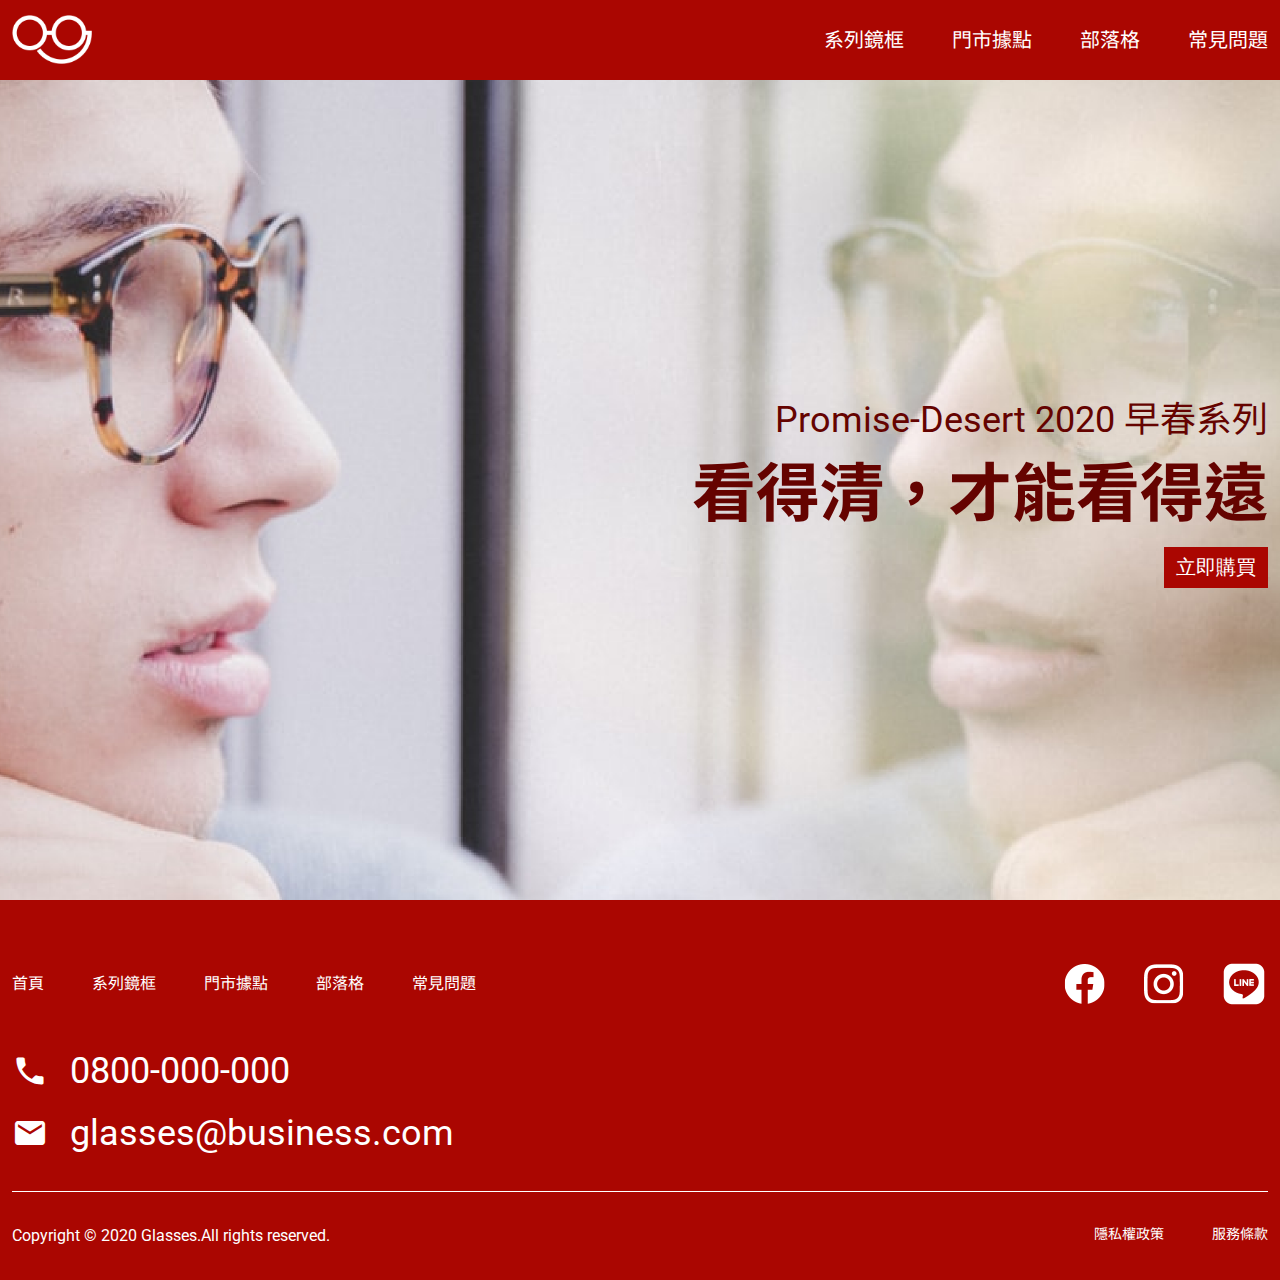
==== index.html @ ccb20946 "Update 2022-08-13T05:42:25.699Z" ====
<!DOCTYPE html>
<html lang="en">

<head>
  <meta charset="UTF-8">
  <meta name="viewport" content="width=device-width, initial-scale=1.0">
  <meta http-equiv="X-UA-Compatible" content="ie=edge">
  <title>
    首頁
  </title>
  <link href="https://fonts.googleapis.com/icon?family=Material+Icons" rel="stylesheet">
  <link rel="stylesheet" href="./assets/style/all.css">
</head>

<body>
  <header class="header">
    <div class="container">
      <h1 class="logo"><a href="index.html">XX眼鏡官網</a></h1>
      <ul class="menu">
        <li><a href="#">系列鏡框</a></li>
        <li><a href="#">門市據點</a></li>
        <li><a href="#">部落格</a></li>
        <li><a href="faq.html">常見問題</a></li>
      </ul>
      <span class="material-icons show-menu">
        menu
      </span>
    </div>
  </header>

  
<div class="banner">
  <div class="banner-content container">
    <h2>Promise-Desert 2020 早春系列</h2>
    <p>看得清，才能看得遠</p>
    <input class="btn" type="button" value="立即購買">
  </div>
</div>

    <footer class="footer">
      <div class="container">
        <nav class="navbar">
          <ul class="f-menu">
            <li><a href="index.html">首頁</a></li>
            <li><a href="#">系列鏡框</a></li>
            <li><a href="#">門市據點</a></li>
            <li><a href="#">部落格</a></li>
            <li><a href="faq.html">常見問題</a></li>
          </ul>
          <ul class="f-icon">
            <li><a href="#"><img src="./assets/images/ic-social-fb.png" alt="fb-icon"></a></li>
            <li><a href="#"><img src="./assets/images/ic_social_ig.png" alt="ig-icon"></a></li>
            <li><a href="#"><img src="./assets/images/ic_social_line.png" alt="line-icon"></a></li>
          </ul>
        </nav>
        <nav class="mobile-navbar">
          <ul class="contact">
            <li class="tel-icon"><span class="material-icons">
                call
              </span>
              <a href="tel:+0800-000-000">0800-000-000</a>
            </li>
            <li>
              <span class="material-icons">
                mail
              </span>
              <a href="mailto:glasses@business.com">glasses@business.com</a>
            </li>
          </ul>
          <ul class="mobile-f-icon">
            <li><a href="#"><img src="./assets/images/ic-social-fb.png" alt="fb-icon"></a></li>
            <li><a href="#"><img src="./assets/images/ic_social_ig.png" alt="ig-icon"></a></li>
            <li><a href="#"><img src="./assets/images/ic_social_line.png" alt="line-icon"></a></li>
          </ul>
        </nav>
        <div class="copyright">
          <p>Copyright © 2020 Glasses.All rights reserved.</p>
          <ul class="privacy">
            <li><a href="#">隱私權政策</a></li>
            <li><a href="#">服務條款</a></li>
          </ul>
        </div>
      </div>
    </footer>
    <script src="./assets/js/vendors.js"></script>
    <script src="./assets/js/jquery-3.6.0.min.js"></script>
    <script src="./assets/js/all.js"></script>
</body>

</html>
---- assets/style/all.css ----
/* http://meyerweb.com/eric/tools/css/reset/ 
   v2.0 | 20110126
   License: none (public domain)
*/
@import url("https://fonts.googleapis.com/css2?family=Noto+Sans+TC:wght@100;300;400;500;700;900&family=Roboto:wght@100;300;400;500;700;900&display=swap");
html,
body,
div,
span,
applet,
object,
iframe,
h1,
h2,
h3,
h4,
h5,
h6,
p,
blockquote,
pre,
a,
abbr,
acronym,
address,
big,
cite,
code,
del,
dfn,
em,
img,
ins,
kbd,
q,
s,
samp,
small,
strike,
strong,
sub,
sup,
tt,
var,
b,
u,
i,
center,
dl,
dt,
dd,
ol,
ul,
li,
fieldset,
form,
label,
legend,
table,
caption,
tbody,
tfoot,
thead,
tr,
th,
td,
article,
aside,
canvas,
details,
embed,
figure,
figcaption,
footer,
header,
hgroup,
menu,
nav,
output,
ruby,
section,
summary,
time,
mark,
audio,
video {
  margin: 0;
  padding: 0;
  border: 0;
  font-size: 100%;
  font: inherit;
  vertical-align: baseline; }

/* HTML5 display-role reset for older browsers */
article,
aside,
details,
figcaption,
figure,
footer,
header,
hgroup,
menu,
nav,
section {
  display: block; }

body {
  line-height: 1; }

ol,
ul {
  list-style: none; }

blockquote,
q {
  quotes: none; }

blockquote:before,
blockquote:after,
q:before,
q:after {
  content: '';
  content: none; }

table {
  border-collapse: collapse;
  border-spacing: 0; }

*,
*::before,
*::after {
  -webkit-box-sizing: border-box;
          box-sizing: border-box; }

body {
  font-family: 'Roboto', 'Noto Sans TC', -apple-system, BlinkMacSystemFont, 'Segoe UI', 'Microsoft JhengHei', 'Helvetica Neue', Arial, sans-serif;
  line-height: 1.5; }

img {
  max-width: 100%;
  height: auto;
  vertical-align: middle; }

a {
  text-decoration: none; }

.container {
  max-width: 1320px;
  margin: 0 auto;
  padding: 0 12px; }

@media (max-width: 992px) {
  .container {
    max-width: 960px; } }

@media (max-width: 767px) {
  .container {
    max-width: 720px; } }

.header {
  background-color: #aa0601;
  position: relative;
  position: fixed;
  width: 100%; }
  .header .container {
    display: -webkit-box;
    display: -ms-flexbox;
    display: flex;
    -webkit-box-pack: justify;
        -ms-flex-pack: justify;
            justify-content: space-between;
    -webkit-box-align: center;
        -ms-flex-align: center;
            align-items: center; }
  .header .logo a {
    background-image: url(../images/logo-white.png);
    display: block;
    width: 80px;
    height: 50px;
    background-size: contain;
    background-repeat: no-repeat;
    text-indent: 110%;
    white-space: nowrap;
    overflow: hidden; }
  .header .logo a:hover {
    opacity: 0.7; }
  .header .menu {
    display: -webkit-box;
    display: -ms-flexbox;
    display: flex; }
    .header .menu li {
      padding-top: 25px;
      padding-bottom: 25px; }
    .header .menu li:not(:last-child) {
      padding-right: 48px; }
    .header .menu a {
      color: #fff;
      font-size: 20px;
      font-weight: 400;
      display: block; }
    .header .menu a:hover {
      opacity: 0.7; }
  .header .show-menu {
    color: #fff;
    cursor: pointer;
    display: none; }

@media (max-width: 767px) {
  .header .menu {
    background: #aa0601;
    -webkit-box-orient: vertical;
    -webkit-box-direction: normal;
        -ms-flex-direction: column;
            flex-direction: column;
    max-height: 0px;
    overflow: hidden;
    position: absolute;
    z-index: 100;
    top: 80px;
    left: 0;
    width: 100%;
    -webkit-transition: max-height 2.5s;
    -o-transition: max-height 2.5s;
    transition: max-height 2.5s; }
    .header .menu li {
      padding: 10px 0;
      border-top: 2px solid #fff; }
    .header .menu li:not(:last-child) {
      padding-right: 0; }
    .header .menu a {
      color: #fff;
      text-align: center; } }

@media (max-width: 767px) {
  .header .show-menu {
    display: block;
    margin: 20px 0;
    font-size: 40px; } }

@media (max-width: 767px) {
  .open-menu .menu {
    max-height: 400px; } }

.footer {
  background: #aa0601; }
  .footer .navbar {
    display: -webkit-box;
    display: -ms-flexbox;
    display: flex;
    -webkit-box-pack: justify;
        -ms-flex-pack: justify;
            justify-content: space-between;
    -webkit-box-align: center;
        -ms-flex-align: center;
            align-items: center;
    padding-top: 60px;
    margin-bottom: 36px; }
  .footer .f-menu {
    display: -webkit-box;
    display: -ms-flexbox;
    display: flex; }
    .footer .f-menu li:not(:last-child) {
      margin-right: 48px; }
    .footer .f-menu a {
      display: block;
      color: #fff;
      font-size: 16px;
      font-weight: 400; }
    .footer .f-menu a:hover {
      opacity: 0.7; }
  .footer .f-icon {
    display: -webkit-box;
    display: -ms-flexbox;
    display: flex; }
    .footer .f-icon li:not(:last-child) {
      margin-right: 32px; }
    .footer .f-icon img {
      width: 48px;
      height: 48px; }
    .footer .f-icon img:hover {
      opacity: 0.7; }
  .footer .contact {
    padding-bottom: 31px;
    border-bottom: 1px solid #fff;
    margin-bottom: 32px; }
    .footer .contact li {
      display: -webkit-box;
      display: -ms-flexbox;
      display: flex;
      -webkit-box-align: center;
          -ms-flex-align: center;
              align-items: center; }
    .footer .contact .tel-icon {
      margin-bottom: 8px; }
    .footer .contact a {
      color: #fff;
      font-size: 36px; }
    .footer .contact a:hover {
      opacity: 0.7; }
    .footer .contact .material-icons {
      color: #fff;
      font-size: 36px;
      margin-right: 22px; }
  .footer .mobile-f-icon {
    display: none; }
  .footer .copyright {
    display: -webkit-box;
    display: -ms-flexbox;
    display: flex;
    -webkit-box-pack: justify;
        -ms-flex-pack: justify;
            justify-content: space-between;
    color: #fff;
    padding-bottom: 32px; }
    .footer .copyright .privacy {
      display: -webkit-box;
      display: -ms-flexbox;
      display: flex; }
    .footer .copyright li:not(:last-child) {
      margin-right: 48px; }
    .footer .copyright a {
      font-size: 14px;
      display: block;
      color: #fff; }

@media (max-width: 992px) {
  .footer .navbar {
    padding-top: 56px;
    margin-bottom: 32px; } }

@media (max-width: 992px) {
  .footer .f-icon li:not(:last-child) {
    margin-right: 16px; } }

@media (max-width: 992px) {
  .footer .f-icon img {
    width: 40px;
    height: 40px; } }

@media (max-width: 992px) {
  .footer .copyright {
    padding-bottom: 40px; } }

@media (max-width: 767px) {
  .footer .navbar {
    display: none; } }

@media (max-width: 767px) {
  .footer .mobile-f-icon {
    display: block;
    display: -webkit-box;
    display: -ms-flexbox;
    display: flex; } }

@media (max-width: 767px) {
  .footer .mobile-f-icon li:not(:last-child) {
    margin-right: 8px; } }

@media (max-width: 767px) {
  .footer .mobile-f-icon img {
    width: 24px;
    height: 24px; } }

@media (max-width: 767px) {
  .footer .mobile-navbar {
    display: -webkit-box;
    display: -ms-flexbox;
    display: flex;
    -webkit-box-pack: justify;
        -ms-flex-pack: justify;
            justify-content: space-between;
    padding-top: 24px;
    padding-bottom: 23px;
    margin-bottom: 16px;
    border-bottom: 1px solid #fff; } }

@media (max-width: 767px) {
  .footer .contact {
    border: none;
    margin-bottom: 0;
    padding-bottom: 0; } }

@media (max-width: 767px) {
  .footer .contact a {
    font-size: 16px; } }

@media (max-width: 767px) {
  .footer .contact .material-icons {
    font-size: 18px;
    margin-right: 8px; } }

@media (max-width: 767px) {
  .footer .copyright {
    -webkit-box-orient: vertical;
    -webkit-box-direction: normal;
        -ms-flex-direction: column;
            flex-direction: column;
    padding-bottom: 24px; } }

@media (max-width: 767px) {
  .footer .copyright p {
    margin-bottom: 8px; } }

@media (max-width: 767px) {
  .footer .copyright .privacy {
    -webkit-box-orient: vertical;
    -webkit-box-direction: normal;
        -ms-flex-direction: column;
            flex-direction: column; } }

@media (max-width: 767px) {
  .footer .copyright .privacy li:not(:last-child) {
    margin-bottom: 8px; } }

@media (max-width: 767px) {
  .footer .copyright .privacy a {
    font-size: 16px; } }

.banner {
  padding-top: 80px;
  background-image: url(../images/home-header.png);
  height: 100vh;
  background-size: cover;
  background-position: center center; }
  @media (max-width: 767px) {
    .banner {
      background-image: url(../images/home-header-sm.png); } }
  .banner .banner-content {
    display: -webkit-box;
    display: -ms-flexbox;
    display: flex;
    -webkit-box-orient: vertical;
    -webkit-box-direction: normal;
        -ms-flex-direction: column;
            flex-direction: column;
    -webkit-box-pack: center;
        -ms-flex-pack: center;
            justify-content: center;
    -webkit-box-align: end;
        -ms-flex-align: end;
            align-items: flex-end;
    text-align: right;
    height: 100%; }
    .banner .banner-content h2 {
      font-size: 36px;
      color: #650300; }
    .banner .banner-content p {
      font-size: 64px;
      color: #650300;
      font-weight: 700;
      margin-bottom: 4px; }
    .banner .banner-content .btn {
      background: #aa0601;
      color: #fff;
      font-size: 20px;
      width: 104px;
      height: 41px;
      border: none;
      cursor: pointer; }
    .banner .banner-content .btn:hover {
      color: #000; }

.faq-content {
  padding-top: 176px;
  margin-bottom: 80px; }
  @media (max-width: 992px) {
    .faq-content {
      padding-top: 160px; } }
  @media (max-width: 767px) {
    .faq-content {
      padding-top: 120px;
      margin-bottom: 64px; } }
  .faq-content h2 {
    font-size: 48px;
    font-weight: 700;
    padding-left: 8px;
    margin-bottom: 32px;
    border-left: 8px solid #9f1213; }
    @media (max-width: 767px) {
      .faq-content h2 {
        font-size: 24px;
        margin-bottom: 24px; } }
  .faq-content h3 {
    font-size: 24px;
    font-weight: 700;
    margin-bottom: 24px; }
  .faq-content li:not(:last-child) {
    margin-bottom: 32px; }
    @media (max-width: 767px) {
      .faq-content li:not(:last-child) {
        margin-bottom: 24px; } }
  .faq-content h4 {
    font-size: 20px;
    font-weight: 700;
    margin-bottom: 8px; }

/*# sourceMappingURL=all.css.map */
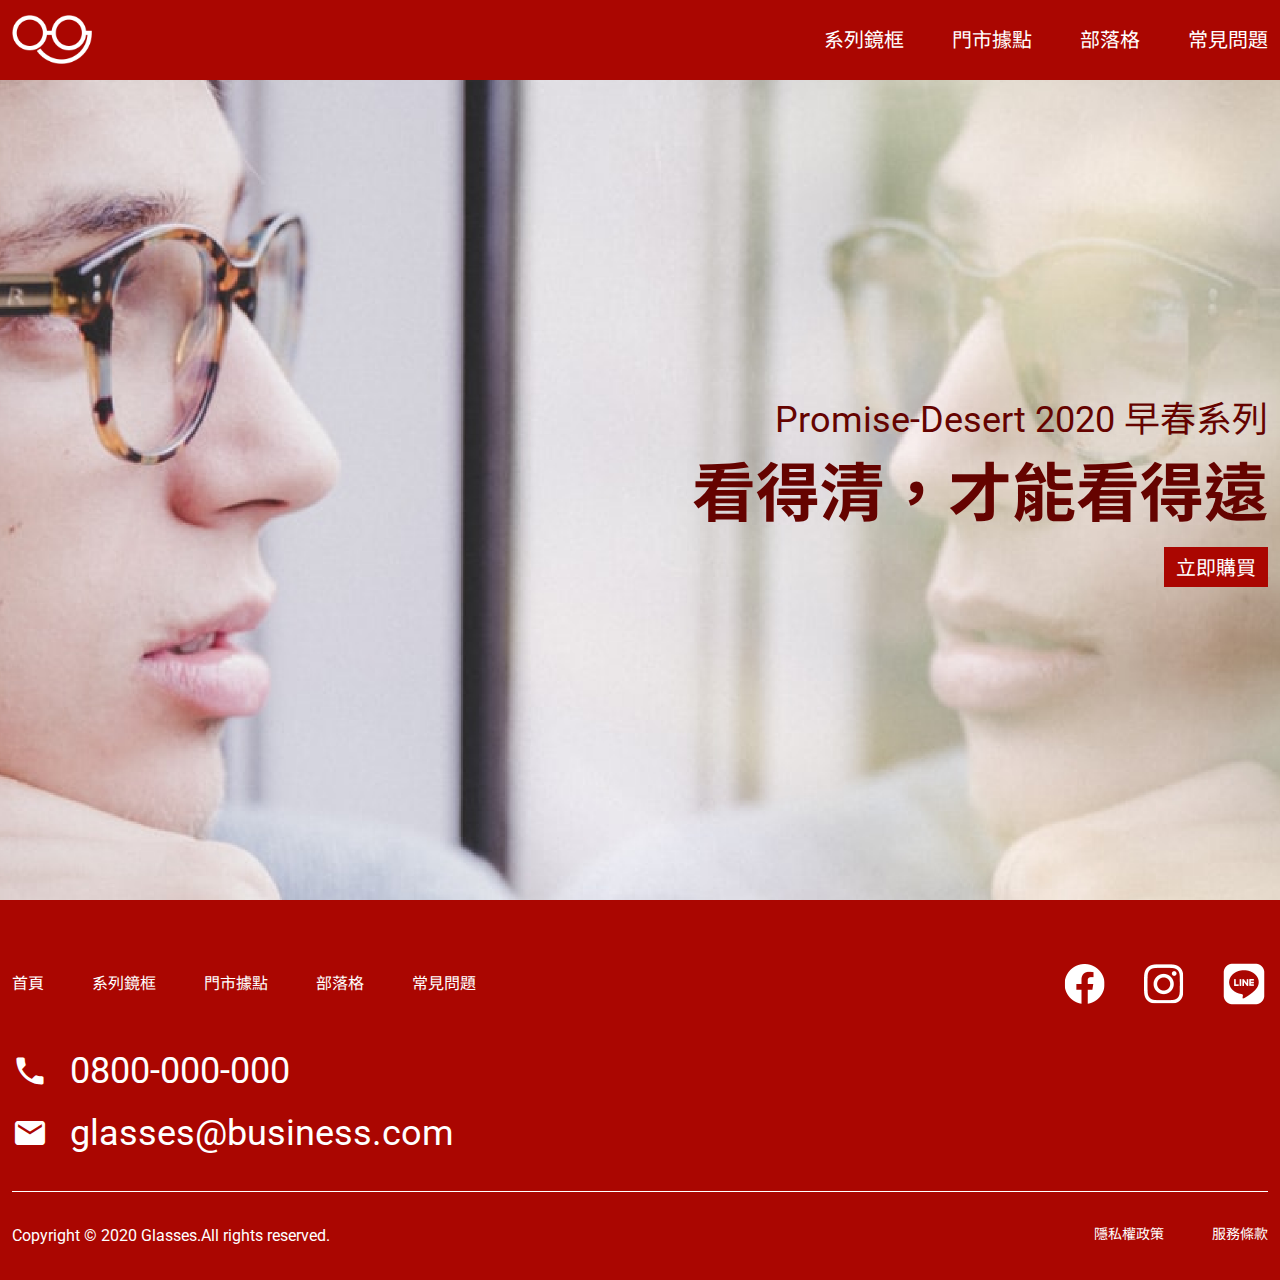
==== commit 7b8baaa8: "Update 2022-08-13T06:27:19.489Z" ====
--- a/index.html
+++ b/index.html
@@ -33,7 +33,7 @@
   <div class="banner-content container">
     <h2>Promise-Desert 2020 早春系列</h2>
     <p>看得清，才能看得遠</p>
-    <input class="btn" type="button" value="立即購買">
+    <a href="#">立即購買</a>
   </div>
 </div>
 
--- a/assets/style/all.css
+++ b/assets/style/all.css
@@ -423,7 +423,7 @@
   height: 100vh;
   background-size: cover;
   background-position: center center; }
-  @media (max-width: 767px) {
+  @media (max-width: 992px) {
     .banner {
       background-image: url(../images/home-header-sm.png); } }
   .banner .banner-content {
@@ -445,20 +445,27 @@
     .banner .banner-content h2 {
       font-size: 36px;
       color: #650300; }
+    @media (max-width: 767px) {
+      .banner .banner-content {
+        font-size: 16px; } }
     .banner .banner-content p {
       font-size: 64px;
       color: #650300;
       font-weight: 700;
       margin-bottom: 4px; }
-    .banner .banner-content .btn {
-      background: #aa0601;
+    @media (max-width: 767px) {
+      .banner .banner-content {
+        font-size: 24px;
+        margin-bottom: 8px; } }
+    .banner .banner-content a {
+      background-color: #aa0601;
+      display: block;
+      width: 104px;
+      height: 40px;
       color: #fff;
       font-size: 20px;
-      width: 104px;
-      height: 41px;
-      border: none;
-      cursor: pointer; }
-    .banner .banner-content .btn:hover {
+      padding: 6px 12px; }
+    .banner .banner-content a:hover {
       color: #000; }
 
 .faq-content {
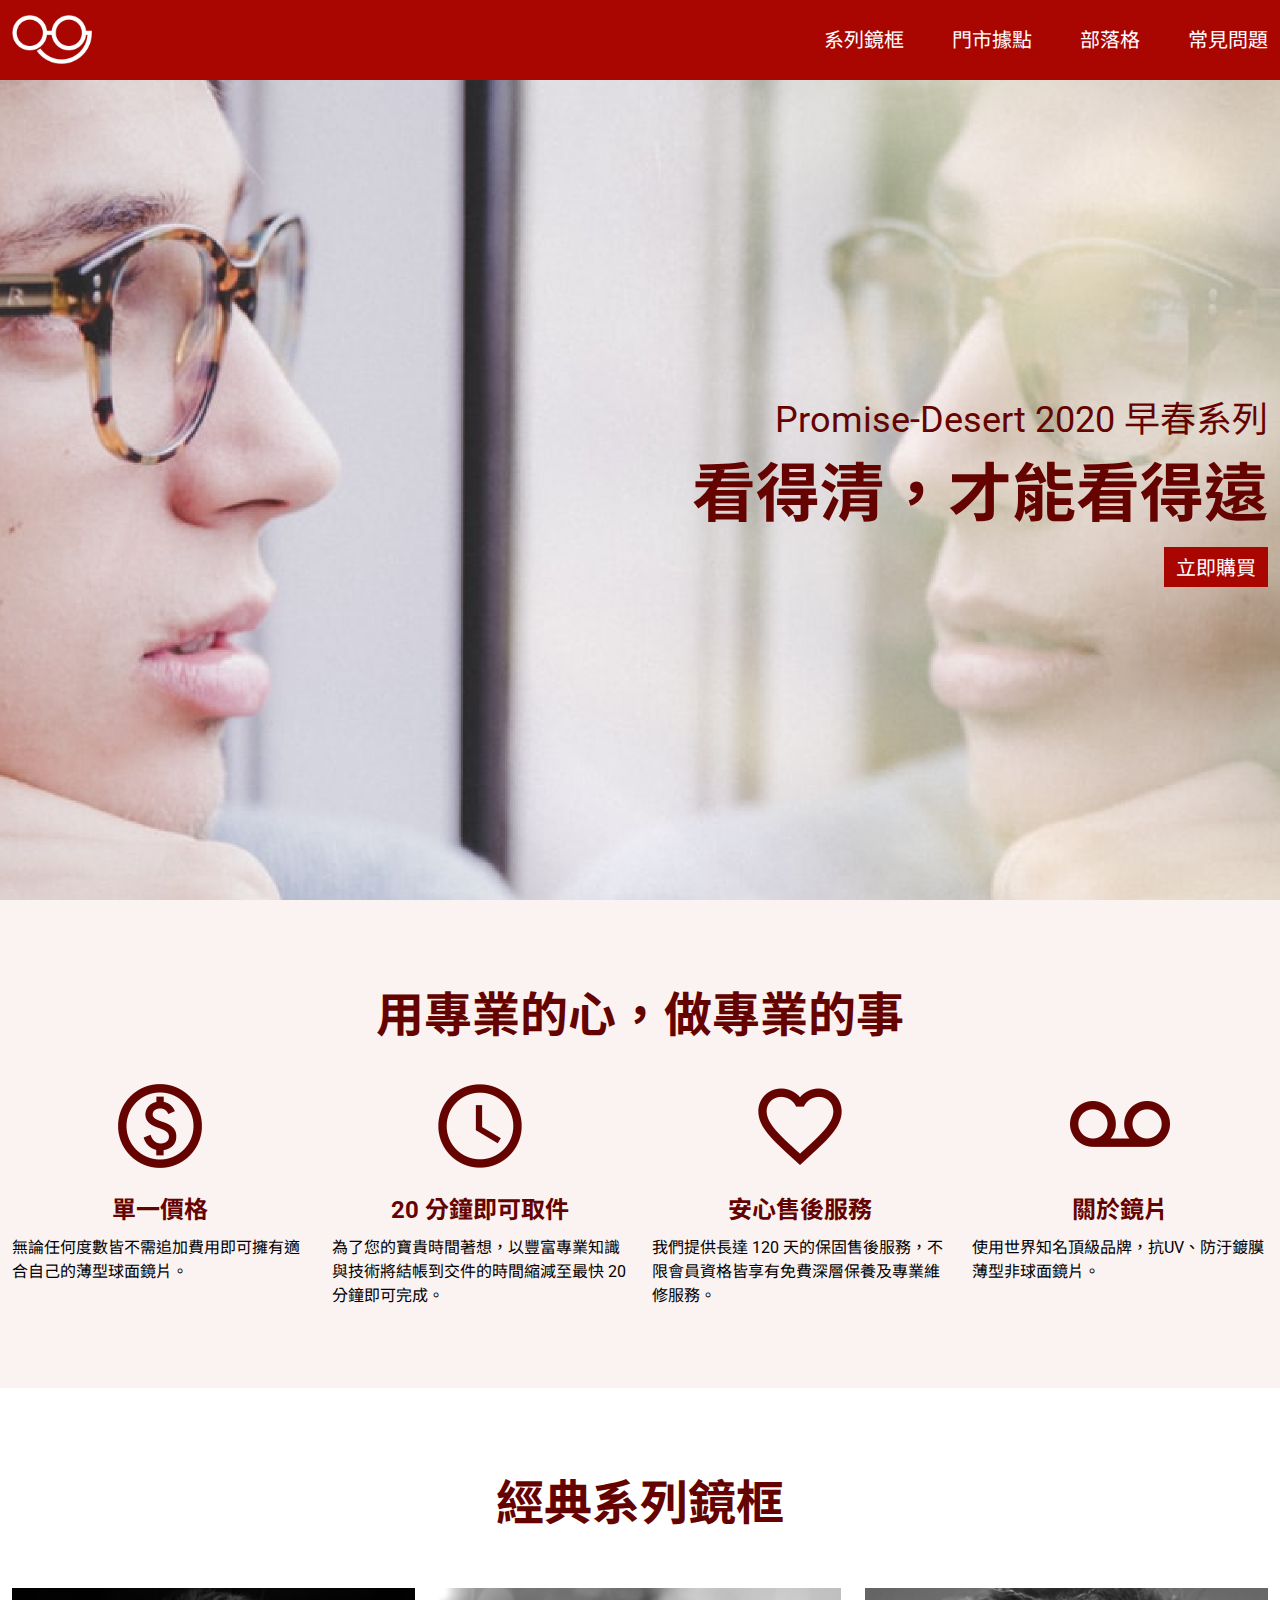
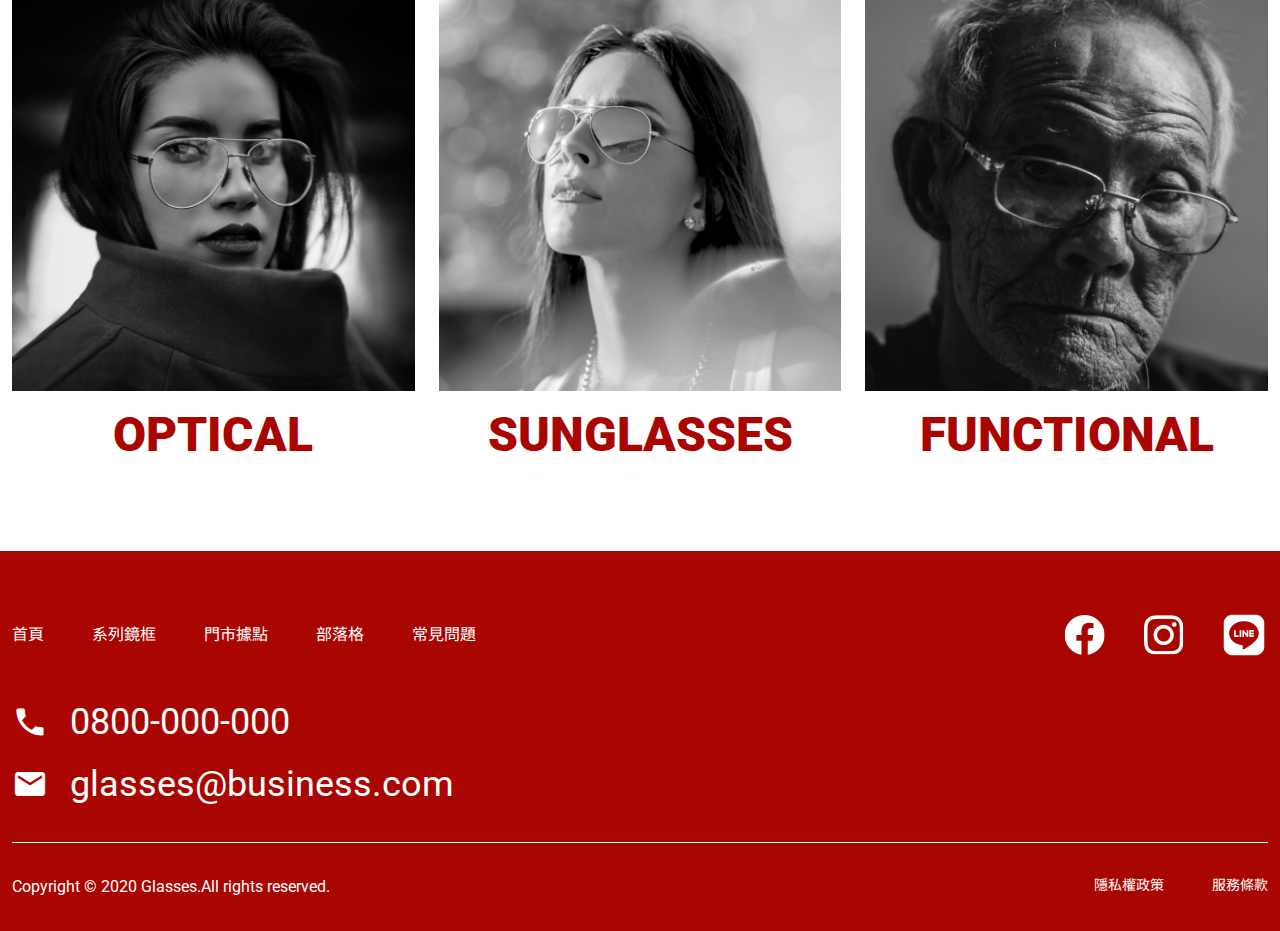
==== commit c0921548: "Update 2022-08-13T17:18:58.835Z" ====
--- a/index.html
+++ b/index.html
@@ -28,7 +28,7 @@
     </div>
   </header>
 
-  
+  <!-- banner區塊 -->
 <div class="banner">
   <div class="banner-content container">
     <h2>Promise-Desert 2020 早春系列</h2>
@@ -36,6 +36,52 @@
     <a href="#">立即購買</a>
   </div>
 </div>
+<!-- 服務區塊 -->
+<section class="service">
+  <div class="container">
+    <h2>用專業的心，做專業的事</h2>
+    <ul class="service-item">
+      <li>
+        <img src="./assets/images/home-section2-1.png" alt="錢符號">
+        <h4>單一價格</h4>
+        <p>無論任何度數皆不需追加費用即可擁有適合自己的薄型球面鏡片。</p>
+      </li>
+      <li>
+        <img src="./assets/images/home-section2-2.png" alt="時間符號">
+        <h4>20 分鐘即可取件</h4>
+        <p>為了您的寶貴時間著想，以豐富專業知識與技術將結帳到交件的時間縮減至最快 20 分鐘即可完成。</p>
+      </li>
+      <li>
+        <img src="./assets/images/home-section2-3.png" alt="愛心符號">
+        <h4>安心售後服務</h4>
+        <p>我們提供長達 120 天的保固售後服務，不限會員資格皆享有免費深層保養及專業維修服務。</p>
+      </li>
+      <li>
+        <img src="./assets/images/home-sectioin2-4.png" alt="鏡片符號">
+        <h4>關於鏡片</h4>
+        <p>使用世界知名頂級品牌，抗UV、防汙鍍膜薄型非球面鏡片。</p>
+      </li>
+    </ul>
+  </div>
+</section>
+<!-- 經典鏡框區塊 -->
+<section class="classic container">
+  <h2>經典系列鏡框</h2>
+  <ul class="classic-item">
+    <li>
+      <img src="./assets/images/home-section3-1.png" alt=近視眼鏡圖片">
+      <h3>OPTICAL</h3>
+    </li>
+    <li>
+      <img src="./assets/images/home-section3-2.png" alt="太陽眼鏡圖片">
+      <h3>SUNGLASSES</h3>
+    </li>
+    <li>
+      <img src="./assets/images/home-section3-3.png" alt="功能眼鏡圖片">
+      <h3>FUNCTIONAL</h3>
+    </li>
+  </ul>
+</section>
 
     <footer class="footer">
       <div class="container">
--- a/assets/style/all.css
+++ b/assets/style/all.css
@@ -152,11 +152,11 @@
 
 @media (max-width: 992px) {
   .container {
-    max-width: 960px; } }
+    max-width: 720px; } }
 
 @media (max-width: 767px) {
   .container {
-    max-width: 720px; } }
+    max-width: 372px; } }
 
 .header {
   background-color: #aa0601;
@@ -445,18 +445,18 @@
     .banner .banner-content h2 {
       font-size: 36px;
       color: #650300; }
-    @media (max-width: 767px) {
-      .banner .banner-content {
-        font-size: 16px; } }
+      @media (max-width: 767px) {
+        .banner .banner-content h2 {
+          font-size: 16px; } }
     .banner .banner-content p {
       font-size: 64px;
       color: #650300;
       font-weight: 700;
       margin-bottom: 4px; }
-    @media (max-width: 767px) {
-      .banner .banner-content {
-        font-size: 24px;
-        margin-bottom: 8px; } }
+      @media (max-width: 767px) {
+        .banner .banner-content p {
+          font-size: 24px;
+          margin-bottom: 8px; } }
     .banner .banner-content a {
       background-color: #aa0601;
       display: block;
@@ -467,6 +467,109 @@
       padding: 6px 12px; }
     .banner .banner-content a:hover {
       color: #000; }
+
+.service {
+  background: #fbf2f2; }
+  .service .container {
+    padding-top: 80px;
+    padding-bottom: 80px; }
+    @media (max-width: 767px) {
+      .service .container {
+        padding-top: 40px;
+        padding-bottom: 40px; } }
+  .service h2 {
+    text-align: center;
+    font-size: 48px;
+    color: #650300;
+    font-weight: 700;
+    margin-bottom: 24px; }
+    @media (max-width: 767px) {
+      .service h2 {
+        font-size: 24px; } }
+  .service .service-item {
+    display: -webkit-box;
+    display: -ms-flexbox;
+    display: flex;
+    -webkit-box-pack: justify;
+        -ms-flex-pack: justify;
+            justify-content: space-between;
+    gap: 24px; }
+    @media (max-width: 992px) {
+      .service .service-item {
+        -ms-flex-wrap: wrap;
+            flex-wrap: wrap; } }
+    .service .service-item li {
+      width: 25%;
+      margin: 0 auto;
+      display: -webkit-box;
+      display: -ms-flexbox;
+      display: flex;
+      -webkit-box-orient: vertical;
+      -webkit-box-direction: normal;
+          -ms-flex-direction: column;
+              flex-direction: column;
+      -webkit-box-align: center;
+          -ms-flex-align: center;
+              align-items: center; }
+      @media (max-width: 992px) {
+        .service .service-item li {
+          width: calc(50% - 12px); } }
+      @media (max-width: 767px) {
+        .service .service-item li {
+          width: 100%; } }
+    .service .service-item h4 {
+      color: #650300;
+      font-size: 24px;
+      font-weight: 700;
+      margin-bottom: 8px; }
+    .service .service-item img {
+      width: 100px;
+      height: 100px;
+      margin-bottom: 16px; }
+
+.classic {
+  margin-top: 80px;
+  margin-bottom: 80px;
+  text-align: center; }
+  @media (max-width: 767px) {
+    .classic {
+      margin-top: 40px;
+      margin-bottom: 40px; } }
+  .classic h2 {
+    font-size: 48px;
+    font-weight: 700;
+    color: #650300;
+    margin-bottom: 48px; }
+    @media (max-width: 767px) {
+      .classic h2 {
+        font-size: 24px;
+        margin-bottom: 24px; } }
+  .classic .classic-item {
+    display: -webkit-box;
+    display: -ms-flexbox;
+    display: flex;
+    gap: 24px; }
+    @media (max-width: 992px) {
+      .classic .classic-item {
+        -ms-flex-wrap: wrap;
+            flex-wrap: wrap; } }
+    .classic .classic-item li {
+      width: 33.33333%; }
+      @media (max-width: 992px) {
+        .classic .classic-item li {
+          width: 100%; } }
+    .classic .classic-item img {
+      margin-bottom: 8px; }
+      @media (max-width: 992px) {
+        .classic .classic-item img {
+          max-width: calc(50% - 12px); } }
+      @media (max-width: 767px) {
+        .classic .classic-item img {
+          max-width: 100%; } }
+    .classic .classic-item h3 {
+      font-size: 48px;
+      font-weight: 900;
+      color: #aa0601; }
 
 .faq-content {
   padding-top: 176px;
